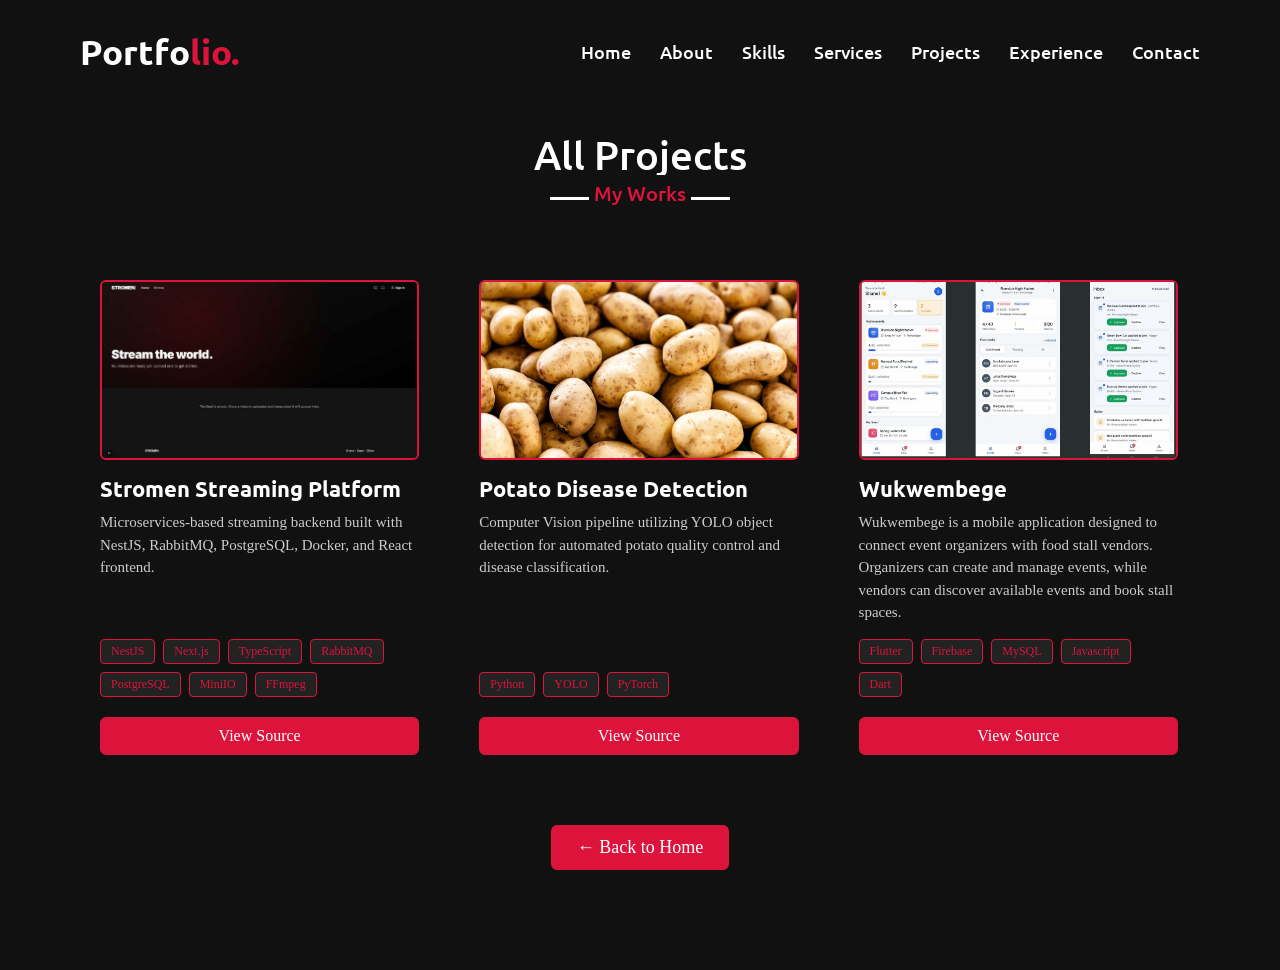
==== projects.html @ 9440dab8 "added projects section" ====
<!DOCTYPE html>
<html lang="en">
<head>
    <meta charset="UTF-8">
    <meta name="viewport" content="width=device-width, initial-scale=1.0">
    <title>My Projects - Personal Portfolio</title>
    <link rel="stylesheet" href="style.css">
    <link rel="stylesheet" href="https://cdnjs.cloudflare.com/ajax/libs/font-awesome/6.4.0/css/all.min.css">
    <script src="https://code.jquery.com/jquery-3.6.0.min.js"></script>
</head>
<body>

    <!-- Navbar Start -->
    <nav class="navbar sticky">
        <div class="max-width">
            <div class="logo"><a href="index.html">Portfo<span>lio.</span></a></div>
            <ul class="menu">
                <li><a href="index.html#home">Home</a></li>
                <li><a href="index.html#about">About</a></li>
                <li><a href="index.html#skills">Skills</a></li>
                <li><a href="index.html#services">Services</a></li>
                <li><a href="projects.html" class="active">Projects</a></li>
                <li><a href="index.html#teams">Experience</a></li>
                <li><a href="index.html#contact">Contact</a></li>
            </ul>
            <div class="menu-btn">
                <i class="fas fa-bars"></i>
            </div>
        </div>
    </nav>

    <!-- Projects Page Section Start -->
    <section class="projects-page" id="projects-page">
        <div class="max-width">
            <h2 class="title">All Projects</h2>
            <div class="projects-content">

                <div class="card">
                    <div class="box">
                        <img src="/projects/stromen.png" alt="Project 1">
                        <div class="text">Stromen Streaming Platform</div>
                        <p>Microservices-based streaming backend built with NestJS, RabbitMQ, PostgreSQL, Docker, and React frontend.</p>
                        <div class="tech-stack">
                            <span>NestJS</span>
                            <span>Next.js</span>
                            <span>TypeScript</span>
                            <span>RabbitMQ</span>
                            <span>PostgreSQL</span>
                            <span>MiniIO</span>
                            <span>FFmpeg</span>
                        </div>
                        <a href="https://github.com/sanguine59/stromen" target="_blank" rel="noopener noreferrer">View Source</a>
                    </div>
                </div>

                <div class="card">
                    <div class="box">
                        <img src="/projects/potato.jpg" alt="Project 2">
                        <div class="text">Potato Disease Detection</div>
                        <p>Computer Vision pipeline utilizing YOLO object detection for automated potato quality control and disease classification.</p>
                        <div class="tech-stack">
                            <span>Python</span>
                            <span>YOLO</span>
                            <span>PyTorch</span>
                        </div>
                        <a href="https://github.com/sanguine59/AOLAI" target="_blank" rel="noopener noreferrer">View Source</a>
                    </div>
                </div>

                <div class="card">
                    <div class="box">
                        <img src="projects/wukwembege.png" alt="Project 3">
                        <div class="text">Wukwembege</div>
                        <p>Wukwembege is a mobile application designed to connect event organizers with food stall vendors. Organizers can create and manage events, while vendors can discover available events and book stall spaces.</p>
                        <div class="tech-stack">
                            <span>Flutter</span>
                            <span>Firebase</span>
                            <span>MySQL</span>
                            <span>Javascript</span>
                            <span>Dart</span>
                        </div>
                        <a href="https://github.com/sanguine59/wukwembege" target="_blank" rel="noopener noreferrer">View Source</a>
                    </div>
                </div>

            </div>
            
            <div class="back-home">
                <a href="index.html" class="btn">← Back to Home</a>
            </div>
        </div>
    </section>

    <script src="script.js"></script>
</body>
</html>
---- style.css ----
@import url('https://fonts.googleapis.com/css2?family=Poppins:wght@400;500;600;700&family=Ubuntu:wght@400;500;700&display=swap');

* {
	margin: 0;
	padding: 0;
	box-sizing: border-box;
	text-decoration: none;
}

.max-width {
	max-width: 1300px;
	padding: 0 80px;
	margin: auto;
}

/* Navbar Styling */
.navbar {
	position: fixed;
	width: 100%;
	z-index: 999;
	padding: 30px 0;
	font-family: 'Ubuntu', sans-serif;
	transition: all 0.3s ease;
}

.navbar.sticky {
	padding: 15px 0;
	background: crimson;
}

.navbar .max-width {
	display: flex;
	align-items: center;
	justify-content: space-between;
}

.navbar .logo a {
	font-size: 35px;
	font-weight: 600;
	color: #fff;
}

.navbar .logo a span {
	color: crimson;
	transition: all 0.3s ease;
}

.navbar.sticky .logo a span {
	color: #fff;
}

.navbar .menu li {
	list-style: none;
	display: inline-block;
}

.navbar .menu li a {
	color: #fff;
	font-size: 18px;
	font-weight: 500;
	margin-left: 25px;
	transition: color 0.3s ease;
}

.navbar .menu li a:hover {
	color: crimson;
}

.navbar.sticky .menu li a:hover {
	color: #fff;
}

/* Menu Btn Styling */
.menu-btn {
	color: #fff;
	font-size: 23px;
	cursor: pointer;
	display: none;
}

/* Home Styling Section */
.home {
	display: flex;
	background: url("images/banner.jpg") no-repeat center;
	height: 100vh;
	color: #fff;
	min-height: 500px;
	font-family: 'Ubuntu', sans-serif;
}

.home .max-width {
	margin: auto 0 auto 40px;
}

.home .home-content .text-1 {
	font-size: 27px;
}

.home .home-content .text-2 {
	font-size: 75px;
	font-weight: 600;
	margin: -3px;
}

.home .home-content .text-3 {
	font-size: 40px;
	margin: 5px 0;
}

.home .home-content .text-3 span {
	color: crimson;
	font-weight: 500;
}

.home .home-content a {
	display: inline-block;
	background: crimson;
	color: #fff;
	font-size: 25px;
	padding: 12px 36px;
	margin-top: 20px;
	border-radius: 6px;
	border: 2px solid crimson;
	transition: all 0.3s ease;
}

.home .home-content a:hover {
	color: crimson;
	background: none;
}

/* All Similar Content Styling Code */
section {
	padding: 100px 0;
}

.about, .services, .skills, .teams {
	font-family: 'Poppins', sans-serif;
}

.teams, 
.teams .carousel .card, 
.teams .carousel .card p {
	font-family: 'Poppins', sans-serif;
}

/* Force card titles/names to use Ubuntu font matching logo and titles */
.teams .carousel .card .text {
	font-family: 'Ubuntu', sans-serif;
}

.about .about-content,
.services .serv-content,
.skills .skills-content {
	display: flex;
	flex-wrap: wrap;
	align-items: center;
	justify-content: space-between;
}

section .title {
	position: relative;
	text-align: center;
	font-size: 40px;
	font-weight: 500;
	margin-bottom: 60px;
	padding-bottom: 20px;
	font-family: 'Ubuntu', sans-serif;
}

section .title::before {
	content: "";
	position: absolute;
	bottom: 0px;
	left: 50%;
	width: 180px;
	height: 3px;
	background: #111;
	transform: translateX(-50%);
} 

section .title::after {
	position: absolute;
	bottom: -12px;
	left: 50%;
	font-size: 20px;
	color: crimson;
	padding: 5px;
	background: #fff;
	transform: translateX(-50%);
}

/* About Section Styling */
.about .title::after {
	content: "who i am";
}

.about .about-content .left {
	width: 45%;
}

.about .about-content .left img {
	height: 400px;
	width: 400px;
	object-fit: cover;
	border-radius: 6px;
}

.about .about-content .right {
	width: 55%;
}

.about .about-content .right .text {
	font-size: 25px;
	font-weight: 600;
	margin-bottom: 10px;
}

.about .about-content .right .text span {
	color: crimson;
}

.about .about-content .right p {
	text-align: justify;
}

.about .about-content .right a {
	display: inline-block;
	background: crimson;
	color: #fff;
	font-size: 20px;
	font-weight: 500;
	padding: 10px 30px;
	margin-top: 20px;
	border-radius: 6px;
	border: 2px solid crimson;
	transition: all 0.3s ease;
}

.about .about-content .right a:hover {
	color: crimson;
	background: none;
}

/* Skills Section Styling */
.skills {
	color: #fff;
	background: #111;
}

.skills .title::before {
	background: #fff;
}

.skills .title::after {
	background: #111;
	content: "What I Know";
}

.skills .skills-content .column {
	width: calc(50% - 30px);
}

.skills .skills-content .left .text {
	font-size: 25px;
	font-weight: 600;
	margin-bottom: 10px;
}

.skills .skills-content .left p {
	text-align: justify;
}

.skills .skills-content .left a {
	display: inline-block;
	background: crimson;
	color: #fff;
	font-size: 18px;
	font-weight: 500;
	padding: 8px 16px;
	margin-top: 20px;
	border-radius: 6px;
	border: 2px solid crimson;
	transition: all 0.3s ease;
}

.skills .skills-content .left a:hover {
	color: crimson;
	background: none;
}

.skills .skills-content .right .text {
    font-size: 25px;
    font-weight: 600;
    margin-bottom: 15px;
}

/* Container to lay two lists side-by-side */
.skills .skills-content .right .lists-container {
    display: flex;
    justify-content: space-between;
    gap: 30px;
}

.skills .skills-content .right .skills-list {
    list-style: none;
    padding: 0;
    flex: 1; /* Ensures both lists take up equal width */
}

.skills .skills-content .right .skills-list li {
    font-size: 18px;
    font-weight: 500;
    margin-bottom: 12px;
    display: flex;
    align-items: center;
    gap: 12px;
    color: #fff;
}

.skills .skills-content .right .skills-list li i {
    color: crimson;
    font-size: 16px;
}

/* Stack lists vertically on mobile screens */
@media (max-width: 500px) {
    .skills .skills-content .right .lists-container {
        flex-direction: column;
        gap: 0;
    }
}

/* Section Services Styling*/
.services {
	color: #111;
	background: #fff;
}

.services .title::before {
	background: #111;
}

.services .title::after {
	background: #fff;
	content: "What I Provide";
}

.services .serv-content .card {
	width: calc(30% - 20px);
	background: #222;
	color: #fff;
	text-align: center;
	border-radius: 6px;
	padding: 20px 25px;
	cursor: pointer;
	transition: all 0.3s ease;
}

.services .serv-content .card:hover {
	background: crimson;
}

.services .serv-content .card .box {
	transition: all 0.3s ease;
}

.services .serv-content .card:hover .box {
	transform: scale(1.05);
}

.services .serv-content .card i {
	font-size: 50px;
	color: crimson;
	transition: color 0.3s ease;
}

.services .serv-content .card:hover i {
	color: #fff;
}

.services .serv-content .card .text {
	font-size: 25px;
	font-weight: 500;
	margin: 10px 0.7px 0;
}

/* Teams Section Styling */
.teams {
	color: #fff;
	background: #111;
}

.teams .title::before {
	background: #fff;
}

.teams .title::after {
	background: #111;
	content: "Binusian Gaming";
}

.teams .carousel .card {
	background: #222;
	border-radius: 6px;
	padding: 25px 35px;
	text-align: center;
}

.teams .carousel .card .box {
	display: flex;
	flex-direction: column;
	align-items: center;
	justify-content: center;
}

.teams .carousel .card .text {
	font-size: 25px;
	font-weight: 500;
	margin: 10px 0 7px 0;
}

.teams .carousel .card .sub-text {
    font-size: 16px;
    font-weight: 500;
    color: crimson;
    margin-bottom: 12px;
}

.teams .carousel .card img {
	height: 220px;         
	width: 100%;             
	max-width: 280px;      
	object-fit: cover;      
	border-radius: 8px;       
	border: 3px solid crimson;
	transition: all 0.3s ease;
}

.teams .carousel .card:hover img {
	border-color: #fff;
	transform: scale(1.02);  
}

.owl-dots {
	text-align: center;
	margin-top: 20px;
}

.owl-dot {
	height: 13px;
	width: 13px;
	margin: 0px;
}

/* Contact Section Styling */
.contact {
	color: #111;
	background: #fff;
	font-family: 'Poppins', sans-serif;
}

.contact .title::before {
	background: #111;
}

.contact .title::after {
	background: #fff;
	content: "Get in Touch";
}

.contact .contact-content {
	display: flex;
	flex-wrap: wrap;
	align-items: center;
	justify-content: space-between;
}

.contact .contact-content .column {
	width: calc(50% - 30px);
}

.contact .contact-content .text {
	font-size: 20px;
	font-weight: 600;
	margin-bottom: 15px;
}

.contact .contact-content .left p {
	text-align: justify;
}

.contact .contact-content .left .icons {
	margin: 10px 0;
}

.contact .contact-content .row {
	display: flex;
	height: 65px;
	align-items: center;
}

.contact .contact-content .row i {
	font-size: 25px;
	color: crimson;
}

.contact .contact-content .row .info {
	margin-left: 30px;
}

.contact .contact-content .row .head {
	font-weight: 500;
}

.contact .contact-content .row .sub-title {
	color: #666;
}

/* Social Media Placeholder Buttons */
.contact .social-links {
	display: flex;
	flex-direction: column;
	gap: 15px;
}

.contact .social-btn {
	display: flex;
	align-items: center;
	justify-content: center;
	gap: 12px;
	width: 100%;
	padding: 12px 20px;
	font-size: 18px;
	font-weight: 500;
	color: #fff;
	background: crimson;
	border: 2px solid crimson;
	border-radius: 6px;
	transition: all 0.3s ease;
}

.contact .social-btn:hover {
	color: crimson;
	background: transparent;
}

.contact .social-btn i {
	font-size: 22px;
}

.projects-page {
    padding-top: 130px;
    background: #111;
    color: #fff;
    min-height: 100vh;
}

.projects-page .title::before {
    background: #fff;
}

.projects-page .title::after {
    background: #111;
    content: "My Works";
}

.projects-page .projects-content {
    display: flex;
    flex-wrap: wrap;
    align-items: stretch;
    justify-content: flex-start;
    gap: 30px 20px;
}

.projects-page .projects-content .card {
    width: calc(33.33% - 14px);
    background: #111;
    color: #fff;
    border-radius: 6px;
    padding: 20px;
    transition: all 0.3s ease;
}

.projects-page .projects-content .card:hover {
    transform: translateY(-5px);
}

.projects-page .projects-content .card .box {
    display: flex;
    flex-direction: column;
    height: 100%;
}

.projects-page .projects-content .card img {
    width: 100%;
    height: 180px;
    object-fit: cover;
    border-radius: 6px;
    border: 2px solid crimson;
    margin-bottom: 15px;
}

.projects-page .projects-content .card .text {
    font-size: 22px;
    font-weight: 600;
    margin-bottom: 8px;
    font-family: 'Ubuntu', sans-serif;
}

.projects-page .projects-content .card p {
    font-size: 15px;
    line-height: 1.5;
    color: #ccc;
    margin-bottom: 15px;
    flex-grow: 1;
}

.projects-page .projects-content .card .tech-stack {
    display: flex;
    flex-wrap: wrap;
    gap: 8px;
    margin-bottom: 20px;
}

.projects-page .projects-content .card .tech-stack span {
    background: #222;
    color: crimson;
    font-size: 12px;
    font-weight: 500;
    padding: 4px 10px;
    border-radius: 4px;
    border: 1px solid crimson;
}

.projects-page .projects-content .card a {
    display: inline-block;
    text-align: center;
    background: crimson;
    color: #fff;
    font-size: 16px;
    font-weight: 500;
    padding: 8px 16px;
    border-radius: 6px;
    border: 2px solid crimson;
    transition: all 0.3s ease;
}

.projects-page .projects-content .card a:hover {
    color: crimson;
    background: transparent;
}

/* Back Home Button */
.projects-page .back-home {
    text-align: center;
    margin-top: 50px;
}

.projects-page .back-home .btn {
    display: inline-block;
    background: crimson;
    color: #fff;
    font-size: 18px;
    font-weight: 500;
    padding: 10px 24px;
    border-radius: 6px;
    border: 2px solid crimson;
    transition: all 0.3s ease;
}

.projects-page .back-home .btn:hover {
    color: crimson;
    background: transparent;
}

/* Responsive adjustments for mobile */
@media (max-width: 947px) {
	.contact .contact-content .column {
		width: 100%;
		margin-bottom: 30px;
	}
}

/* Responsive Media Query Start */
@media (max-width: 1300px) {
	.home .max-width {
		margin-left: 0px;
	}
}

@media (max-width: 1104px) {
	.about .about-content .left img {
		height: 350px;
		width: 350px;
	}
}

@media (max-width: 991px) {
	.max-width {
		padding: 0 50px;
	}
}

@media (max-width: 947px) {
	.menu-btn {
		display: block;
		z-index: 999;
	}

	.menu-btn i.active:before {
		content: "\f00d";
	}

	.navbar .menu {
		position: fixed;
		height: 100vh;
		width: 100%;
		left: -100%;
		top: 0;
		background: #111;
		text-align: center;
		padding-top: 80px;
		transition: all 0.3s ease;
	}

	.navbar .menu.active {
		left: 0;
	}

	.navbar .menu li {
		display: block;
	}

	.navbar .menu li a {
		display: inline-block;
		margin: 20px 0;
		font-size: 25px;
	}

	.home .home-content .text-2 {
		font-size: 35px;
	}

	.home .home-content .text-3 {
		font-size: 35px;
	}

	.home .home-content a {
		font-size: 23px;
		padding: 10px 30px;
	}

	.max-width {
		max-width: 800px;
	}

	.about .about-content .left {
		display: flex;
		justify-content: center;
		margin: 0 auto 60px;
	}

	.about .about-content .right {
		flex: 100%;
	}
}

@media (max-width: 690px) {
	.max-width {
		padding: 0 23px;
	}

	.home .home-content .text-2 {
		font-size: 60px;
	}

	.home .home-content .text-3 {
		font-size: 32px;
	}

	.home .home-content a {
		font-size: 20px;
	}
}
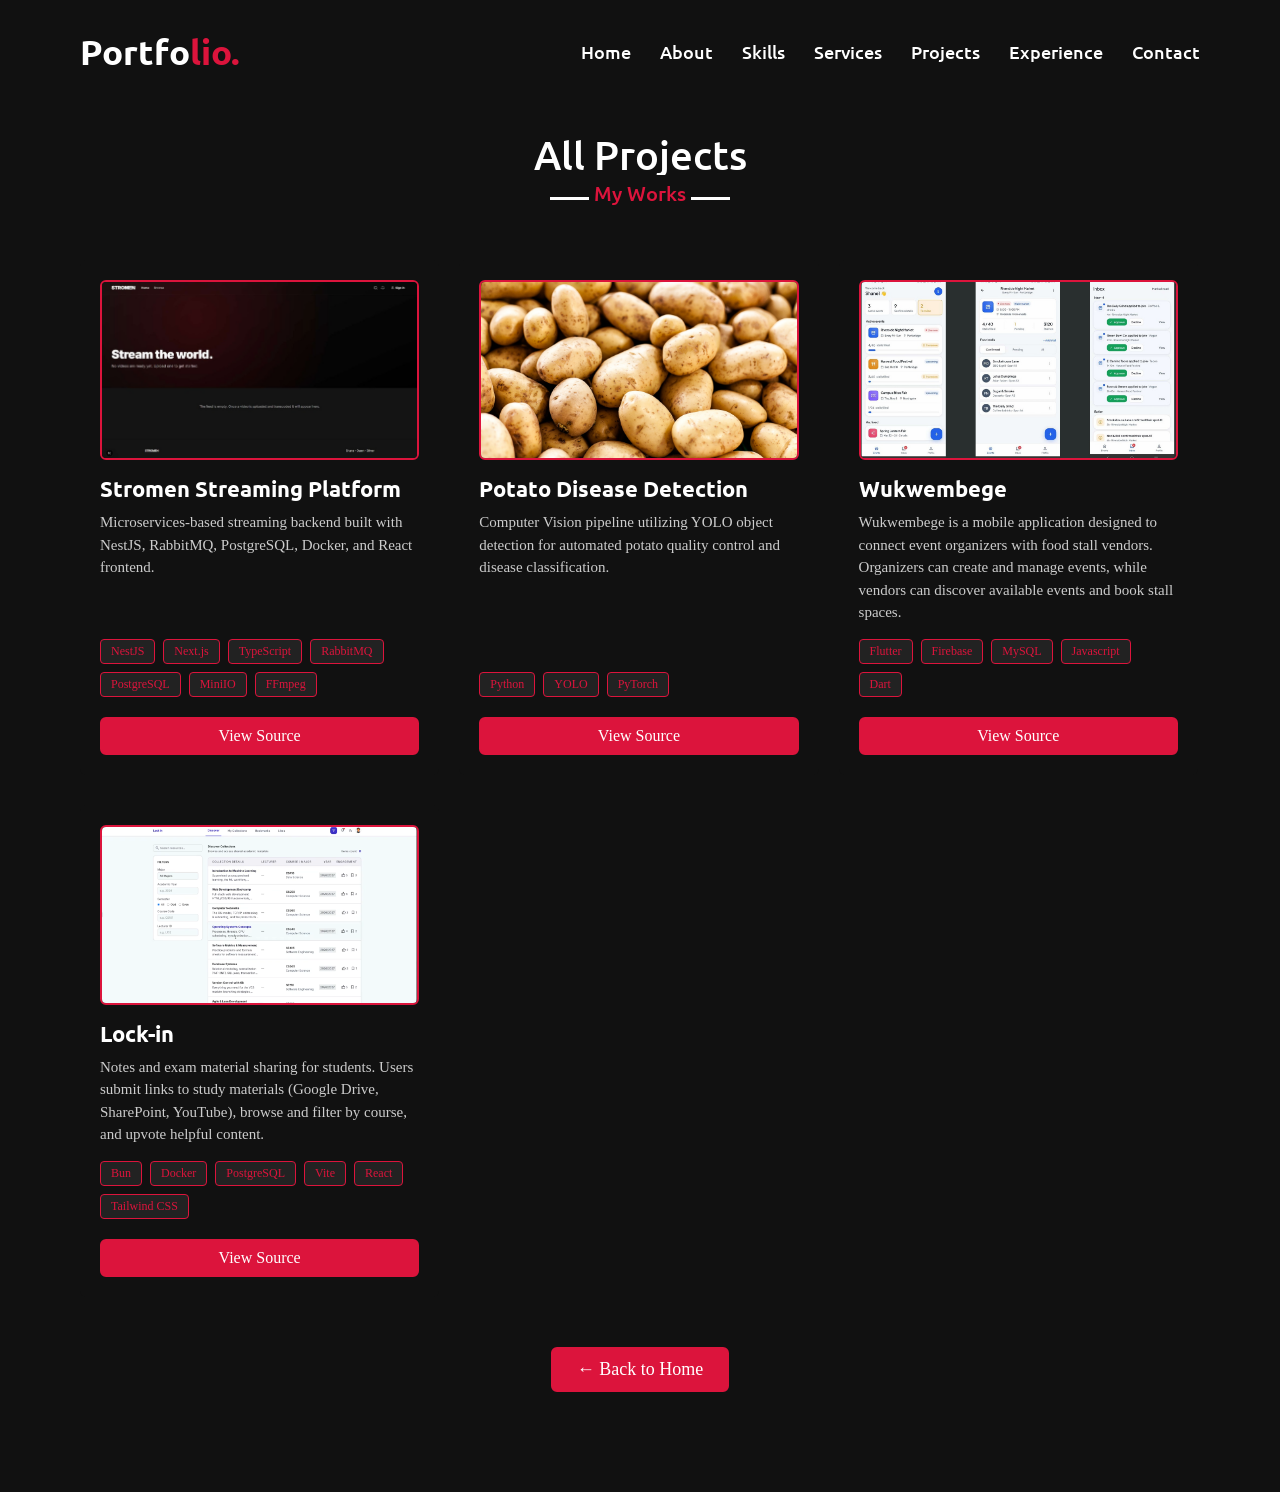
==== commit fb4ccfce: "added lock-in inside projects" ====
--- a/projects.html
+++ b/projects.html
@@ -83,6 +83,23 @@
                     </div>
                 </div>
 
+                <div class="card">
+                    <div class="box">
+                        <img src="projects/lock-in.png" alt="Project 3">
+                        <div class="text">Lock-in</div>
+                        <p>Notes and exam material sharing for students. Users submit links to study materials (Google Drive, SharePoint, YouTube), browse and filter by course, and upvote helpful content.</p>
+                        <div class="tech-stack">
+                            <span>Bun</span>
+                            <span>Docker</span>
+                            <span>PostgreSQL</span>
+                            <span>Vite</span>
+                            <span>React</span>
+                            <span>Tailwind CSS</span>
+                        </div>
+                        <a href="https://github.com/sunibshare/lock-in" target="_blank" rel="noopener noreferrer">View Source</a>
+                    </div>
+                </div>
+
             </div>
             
             <div class="back-home">
